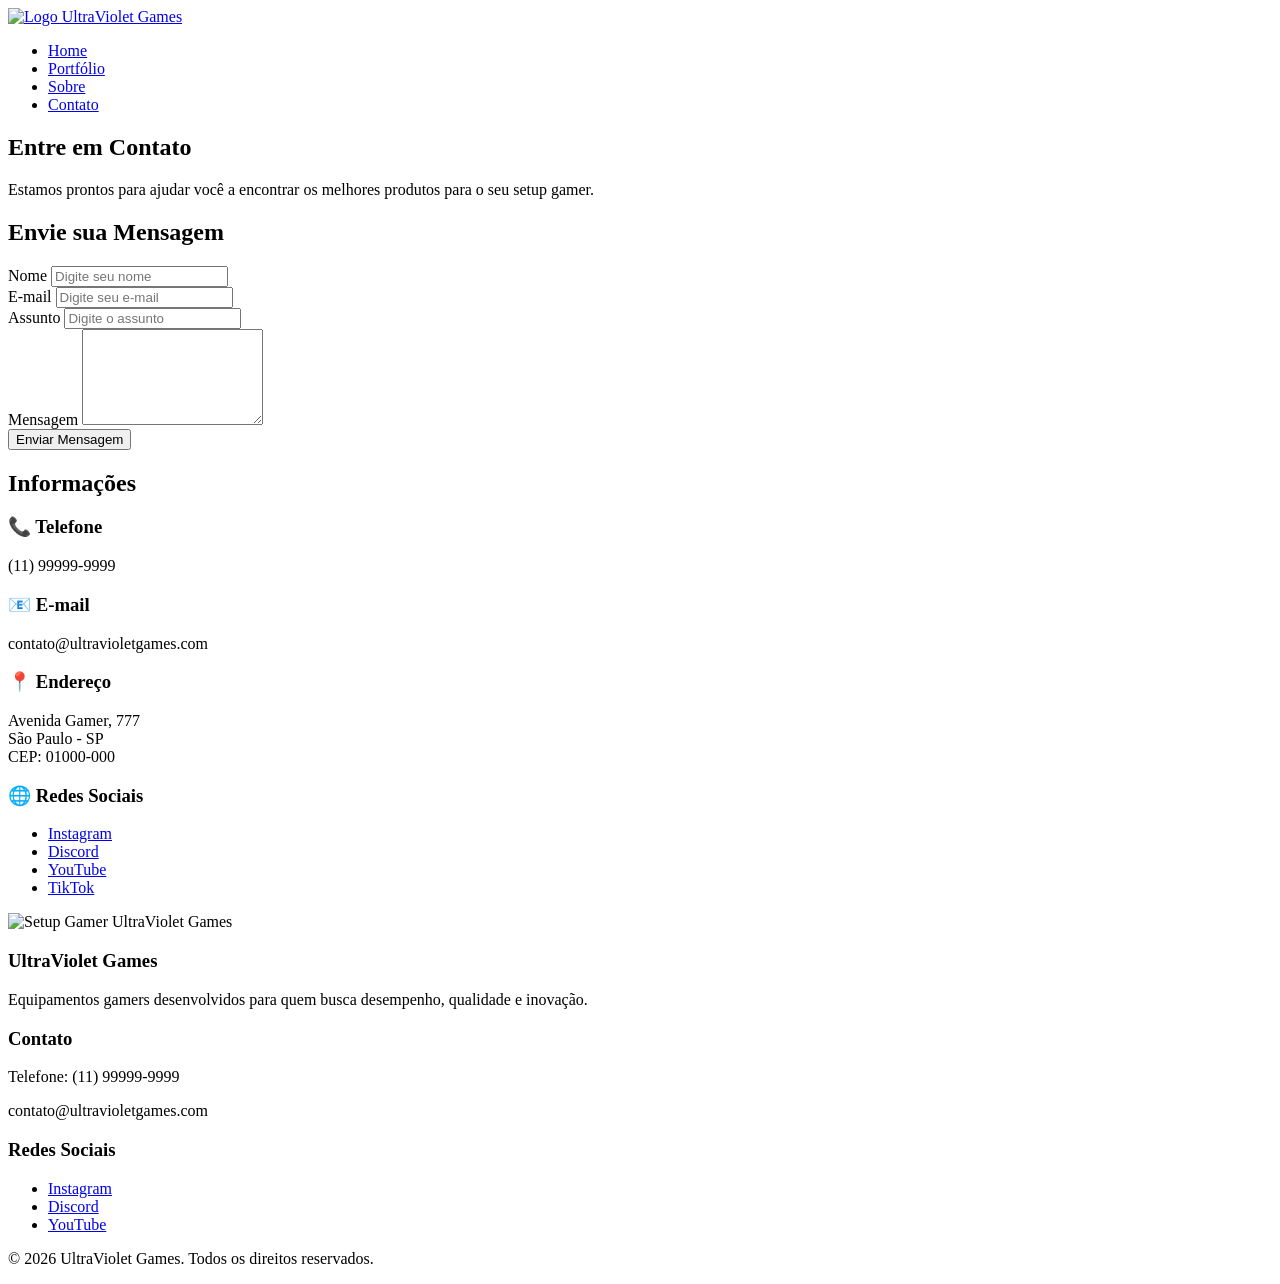
==== pages/contato.html @ 613821f7 "Estruturando a página de contato" ====
<!DOCTYPE html>
<html lang="pt-BR">
<head>
    <meta charset="UTF-8">
    <meta name="viewport" content="width=device-width, initial-scale=1.0">

    <title>Contato | UltraViolet Games</title>

    <link rel="stylesheet" href="../src/css/contato.css">

    <!-- Fontes -->
    <link rel="preconnect" href="https://fonts.googleapis.com">
    <link rel="preconnect" href="https://fonts.gstatic.com" crossorigin>

    <link href="https://fonts.googleapis.com/css2?family=Exo+2:wght@400;600;700&family=Poppins:wght@300;400;500;600&display=swap" rel="stylesheet">
</head>
<body>

    <header>

        <div class="container">

            <!-- Logo -->
            <a href="../index.html">
                <img src="../src/assets/img/logo.png" alt="Logo UltraViolet Games">
            </a>

            <!-- Navegação principal -->
            <nav>
                <ul>
                    <li><a href="../index.html">Home</a></li>
                    <li><a href="portfolio.html">Portfólio</a></li>
                    <li><a href="sobre.html">Sobre</a></li>
                    <li><a href="contato.html">Contato</a></li>
                </ul>
            </nav>

        </div>

    </header>

    <main>


        <section class="banner-interno">

            <div class="container">

                <h1>Entre em Contato</h1>

                <p>
                    Estamos prontos para ajudar você a encontrar os melhores
                    produtos para o seu setup gamer.
                </p>

            </div>

        </section>

        <!-- Área de contato  -->
        <section class="contato">

            <div class="container">

                <div class="contato-grid">

                    <!-- formulário de contato -->
                    <section class="formulario">

                        <h2>Envie sua Mensagem</h2>

                        <form action="#" method="post">

                            <div class="campo">
                                <label for="nome">Nome</label>

                                <input
                                    type="text"
                                    id="nome"
                                    name="nome"
                                    placeholder="Digite seu nome"
                                    required>
                            </div>

                            <div class="campo">
                                <label for="email">E-mail</label>

                                <input
                                    type="email"
                                    id="email"
                                    name="email"
                                    placeholder="Digite seu e-mail"
                                    required>
                            </div>

                            <div class="campo">
                                <label for="assunto">Assunto</label>

                                <input
                                    type="text"
                                    id="assunto"
                                    name="assunto"
                                    placeholder="Digite o assunto"
                                    required>
                            </div>

                            <div class="campo">
                                <label for="mensagem">Mensagem</label>

                                <textarea
                                    id="mensagem"
                                    name="mensagem"
                                    rows="6"
                                    placeholder="Escreva sua mensagem..."
                                    required>
                                </textarea>
                            </div>

                            <button type="submit">
                                Enviar Mensagem
                            </button>

                        </form>

                    </section>

                    <!-- Informações de contato -->
                    <aside class="informacoes">

                        <h2>Informações</h2>

                        <div class="info-item">
                            <h3>📞 Telefone</h3>
                            <p>(11) 99999-9999</p>
                        </div>

                        <div class="info-item">
                            <h3>📧 E-mail</h3>
                            <p>contato@ultravioletgames.com</p>
                        </div>

                        <div class="info-item">
                            <h3>📍 Endereço</h3>
                            <p>
                                Avenida Gamer, 777<br>
                                São Paulo - SP<br>
                                CEP: 01000-000
                            </p>
                        </div>

                        <div class="info-item">
                            <h3>🌐 Redes Sociais</h3>

                            <ul>
                                <li><a href="#">Instagram</a></li>
                                <li><a href="#">Discord</a></li>
                                <li><a href="#">YouTube</a></li>
                                <li><a href="#">TikTok</a></li>
                            </ul>
                        </div>

                    </aside>

                </div>

            </div>

        </section>

        <!-- IMAGEM INSTITUCIONAL -->
        <section class="contato-imagem">

            <div class="container">

                <img
                    src="../src/assets/img/setup-gamer.jpg"
                    alt="Setup Gamer UltraViolet Games">

            </div>

        </section>

    </main>

    <!-- footer -->
    <footer>

        <div class="container">

            <section>
                <h3>UltraViolet Games</h3>

                <p>
                    Equipamentos gamers desenvolvidos para quem busca
                    desempenho, qualidade e inovação.
                </p>
            </section>

            <section>
                <h3>Contato</h3>

                <p>Telefone: (11) 99999-9999</p>
                <p>contato@ultravioletgames.com</p>
            </section>

            <section>
                <h3>Redes Sociais</h3>

                <ul>
                    <li><a href="#">Instagram</a></li>
                    <li><a href="#">Discord</a></li>
                    <li><a href="#">YouTube</a></li>
                </ul>
            </section>

        </div>

        <div>
            <p>
                © 2026 UltraViolet Games. Todos os direitos reservados.
            </p>
        </div>

    </footer>

</body>
</html>
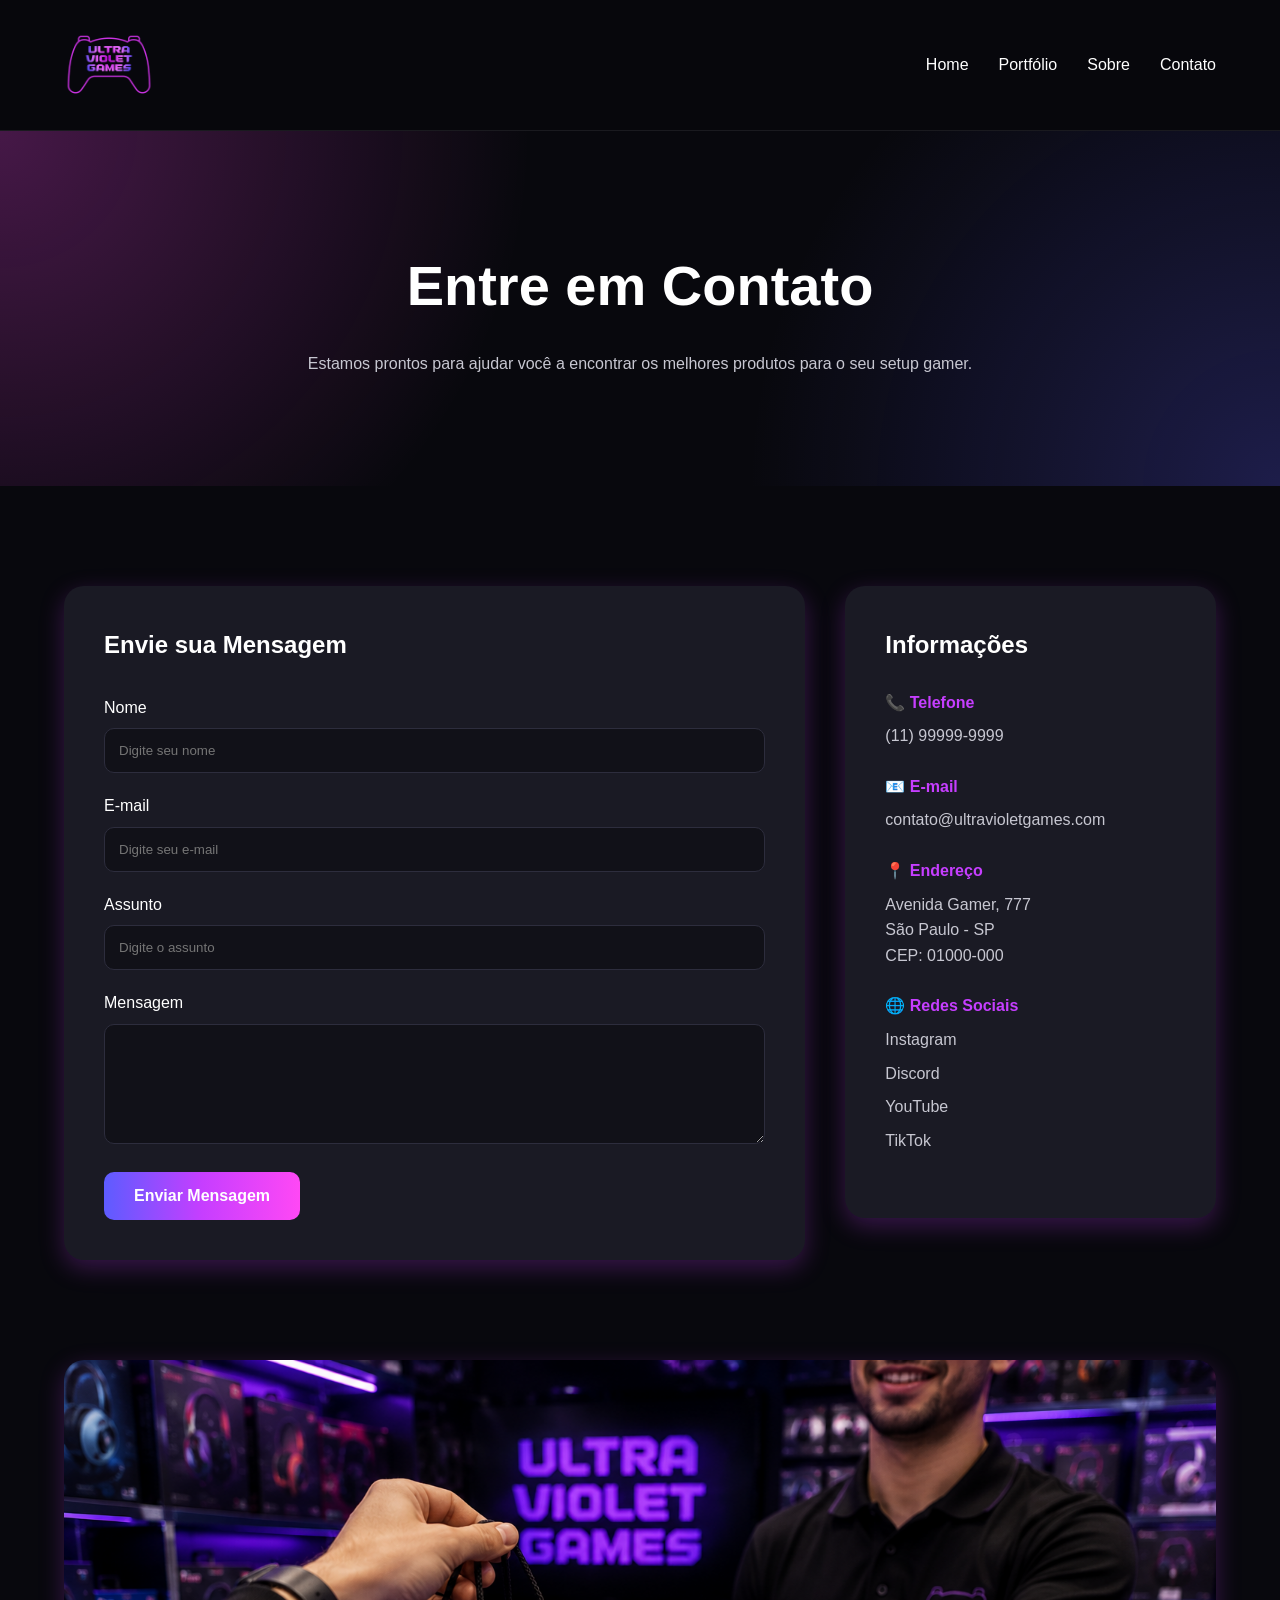
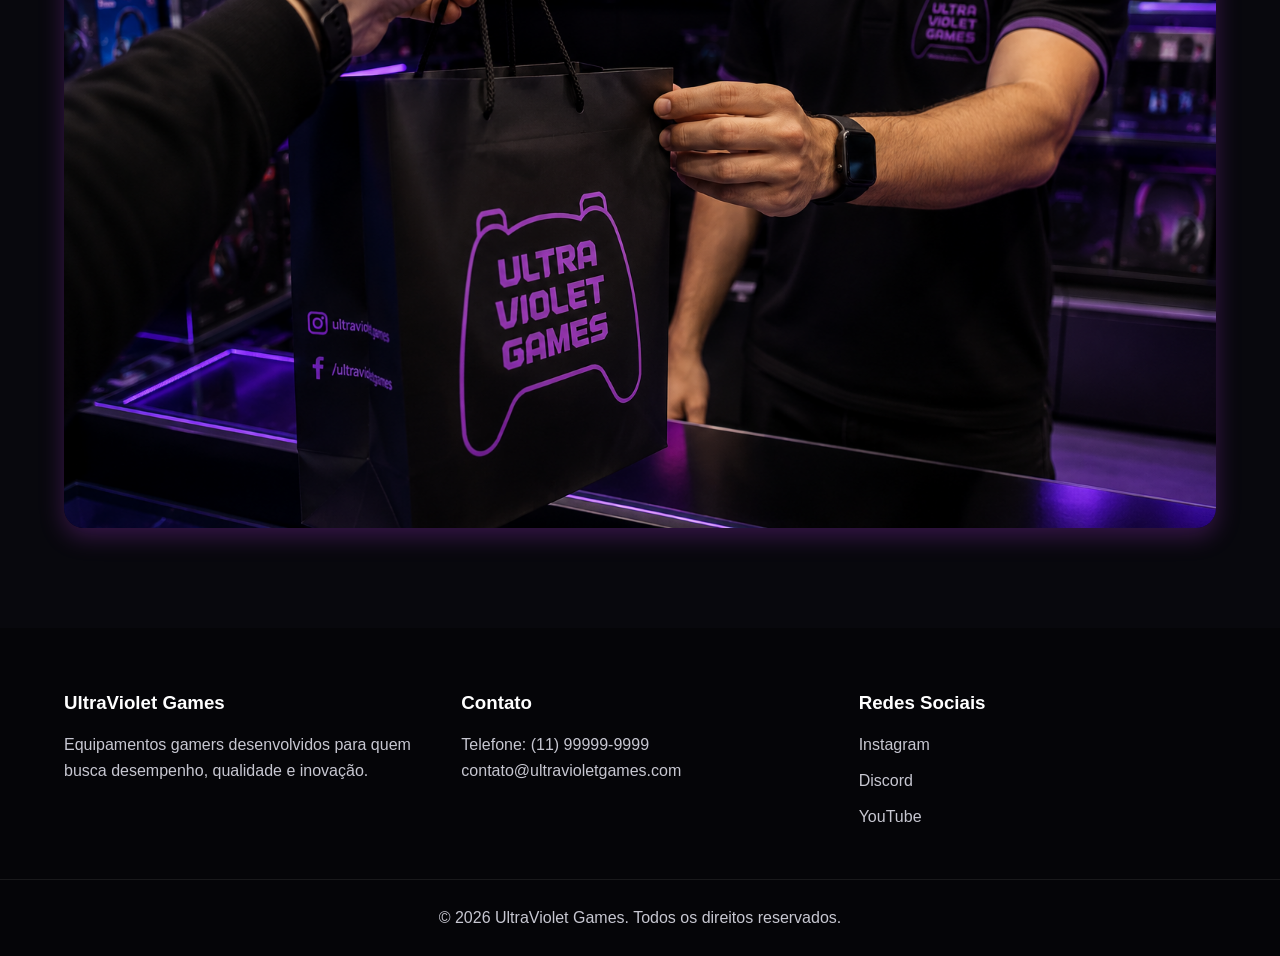
==== commit 290e6578: "Fix: Substituindo para as imagens corretas e consertando o banner interno" ====
--- a/pages/contato.html
+++ b/pages/contato.html
@@ -22,7 +22,7 @@
 
             <!-- Logo -->
             <a href="../index.html">
-                <img src="../src/assets/img/logo.png" alt="Logo UltraViolet Games">
+                <img src="../src/assets/IMG_logo.png" alt="Logo UltraViolet Games">
             </a>
 
             <!-- Navegação principal -->
@@ -173,8 +173,8 @@
             <div class="container">
 
                 <img
-                    src="../src/assets/img/setup-gamer.jpg"
-                    alt="Setup Gamer UltraViolet Games">
+                    src="../src/assets/IMG_costumer.png"
+                    alt="Cliente fazendo compras">
 
             </div>
 
--- a/src/css/contato.css
+++ b/src/css/contato.css
@@ -0,0 +1,439 @@
+
+*{
+    margin: 0;
+    padding: 0;
+    box-sizing: border-box;
+}
+
+html{
+    scroll-behavior: smooth;
+}
+
+body{
+    font-family: 'Poppins', sans-serif;
+    background-color: #08080D;
+    color: #FFFFFF;
+    line-height: 1.6;
+}
+
+img{
+    max-width: 100%;
+    display: block;
+}
+
+a{
+    text-decoration: none;
+}
+
+ul{
+    list-style: none;
+}
+
+
+/* Variáveis do projeto */
+
+:root{
+
+    --roxo-principal: #C63EFF;
+    --roxo-secundario: #8F2BFF;
+    --azul-neon: #5D5CFF;
+    --rosa-neon: #FF48F5;
+
+    --fundo-principal: #08080D;
+    --fundo-secundario: #111118;
+    --fundo-card: #1A1A24;
+
+    --texto-principal: #FFFFFF;
+    --texto-secundario: #C7C7D1;
+
+    --gradiente:
+    linear-gradient(
+        90deg,
+        #5D5CFF,
+        #C63EFF,
+        #FF48F5
+    );
+
+    --sombra:
+    0 8px 25px rgba(198, 62, 255, 0.25);
+
+    --largura-maxima: 1200px;
+}
+
+
+.container{
+    width: 90%;
+    max-width: var(--largura-maxima);
+    margin: 0 auto;
+}
+
+
+header{
+    background-color: rgba(8, 8, 13, 0.95);
+
+    border-bottom: 1px solid rgba(255,255,255,0.08);
+
+    position: sticky;
+    top: 0;
+
+    z-index: 100;
+}
+
+header .container{
+    display: flex;
+    justify-content: space-between;
+    align-items: center;
+
+    padding: 20px 0;
+}
+
+header img{
+    width: 90px;
+}
+
+
+nav ul{
+    display: flex;
+    gap: 30px;
+}
+
+nav a{
+    color: var(--texto-principal);
+
+    font-weight: 500;
+
+    transition: 0.3s;
+}
+
+nav a:hover{
+    color: var(--roxo-principal);
+}
+
+
+
+.banner-interno{
+    text-align: center;
+
+    padding: 110px 20px;
+
+    background:
+    radial-gradient(
+        circle at top left,
+        rgba(255,72,245,0.25),
+        transparent 40%
+    ),
+    radial-gradient(
+        circle at bottom right,
+        rgba(93,92,255,0.25),
+        transparent 40%
+    ),
+    #08080D;
+}
+
+.banner-interno h1{
+    font-family: 'Exo 2', sans-serif;
+
+    font-size: 3.5rem;
+
+    margin-bottom: 20px;
+}
+
+.banner-interno p{
+    max-width: 700px;
+
+    margin: 0 auto;
+
+    color: var(--texto-secundario);
+}
+
+
+/* Seção de contato */
+
+.contato{
+    padding: 100px 0;
+}
+
+
+/* Layout principal */
+
+.contato-grid{
+    display: grid;
+
+    grid-template-columns: 2fr 1fr;
+
+    gap: 40px;
+}
+
+
+/* formulário */
+
+.formulario{
+    background-color: var(--fundo-card);
+
+    padding: 40px;
+
+    border-radius: 20px;
+
+    box-shadow: var(--sombra);
+}
+
+.formulario h2{
+    font-family: 'Exo 2', sans-serif;
+
+    margin-bottom: 30px;
+}
+
+
+
+.campo{
+    margin-bottom: 20px;
+}
+
+.campo label{
+    display: block;
+
+    margin-bottom: 8px;
+
+    font-weight: 500;
+}
+
+
+
+.campo input,
+.campo textarea{
+    width: 100%;
+
+    padding: 14px;
+
+    border: 1px solid #2D2D3D;
+
+    border-radius: 10px;
+
+    background-color: #111118;
+
+    color: white;
+
+    font-family: inherit;
+
+    transition: 0.3s;
+}
+
+
+/* Efeito ao clicar */
+
+.campo input:focus,
+.campo textarea:focus{
+    outline: none;
+
+    border-color: var(--roxo-principal);
+
+    box-shadow: 0 0 10px rgba(198, 62, 255, 0.3);
+}
+
+.campo textarea{
+    resize: vertical;
+}
+
+
+/* Botão enviar */
+
+button{
+    background: var(--gradiente);
+
+    color: white;
+
+    border: none;
+
+    padding: 15px 30px;
+
+    border-radius: 10px;
+
+    font-size: 1rem;
+    font-weight: 600;
+
+    cursor: pointer;
+
+    transition: 0.3s;
+}
+
+button:hover{
+    transform: translateY(-3px);
+
+    box-shadow: var(--sombra);
+}
+
+
+/* info de contato */
+
+.informacoes{
+    background-color: var(--fundo-card);
+
+    padding: 40px;
+
+    border-radius: 20px;
+
+    height: fit-content;
+
+    box-shadow: var(--sombra);
+}
+
+.informacoes h2{
+    font-family: 'Exo 2', sans-serif;
+
+    margin-bottom: 25px;
+}
+
+
+
+.info-item{
+    margin-bottom: 25px;
+}
+
+.info-item h3{
+    color: var(--roxo-principal);
+
+    margin-bottom: 8px;
+
+    font-size: 1rem;
+}
+
+.info-item p{
+    color: var(--texto-secundario);
+}
+
+
+
+.info-item ul li{
+    margin-bottom: 8px;
+}
+
+.info-item a{
+    color: var(--texto-secundario);
+
+    transition: 0.3s;
+}
+
+.info-item a:hover{
+    color: var(--roxo-principal);
+}
+
+
+
+.contato-imagem{
+    padding-bottom: 100px;
+}
+
+.contato-imagem img{
+    width: 100%;
+
+    border-radius: 20px;
+
+    box-shadow: var(--sombra);
+}
+
+
+/* footer  */
+
+footer{
+    background-color: #050508;
+
+    padding-top: 60px;
+}
+
+footer .container{
+    display: grid;
+
+    grid-template-columns:
+    repeat(auto-fit, minmax(250px, 1fr));
+
+    gap: 40px;
+}
+
+footer h3{
+    margin-bottom: 15px;
+
+    font-family: 'Exo 2', sans-serif;
+}
+
+footer p,
+footer a{
+    color: var(--texto-secundario);
+}
+
+footer ul li{
+    margin-bottom: 10px;
+}
+
+footer a:hover{
+    color: var(--roxo-principal);
+}
+
+
+
+footer > div:last-child{
+    text-align: center;
+
+    padding: 25px;
+
+    margin-top: 40px;
+
+    border-top: 1px solid rgba(255,255,255,0.08);
+}
+
+
+/* Responsividade tablets */
+
+@media (max-width: 900px){
+
+    .contato-grid{
+        grid-template-columns: 1fr;
+    }
+
+    .banner-interno h1{
+        font-size: 2.8rem;
+    }
+
+}
+
+/* Responsividade celulares*/
+
+@media (max-width: 600px){
+
+    /* Header */
+
+    header .container{
+        flex-direction: column;
+
+        gap: 20px;
+    }
+
+    nav ul{
+        flex-wrap: wrap;
+
+        justify-content: center;
+
+        gap: 15px;
+    }
+
+    /* Banner */
+
+    .banner-interno{
+        padding: 80px 20px;
+    }
+
+    .banner-interno h1{
+        font-size: 2.2rem;
+    }
+
+    /* Formulário e informações */
+
+    .formulario,
+    .informacoes{
+        padding: 25px;
+    }
+
+    button{
+        width: 100%;
+    }
+
+}
